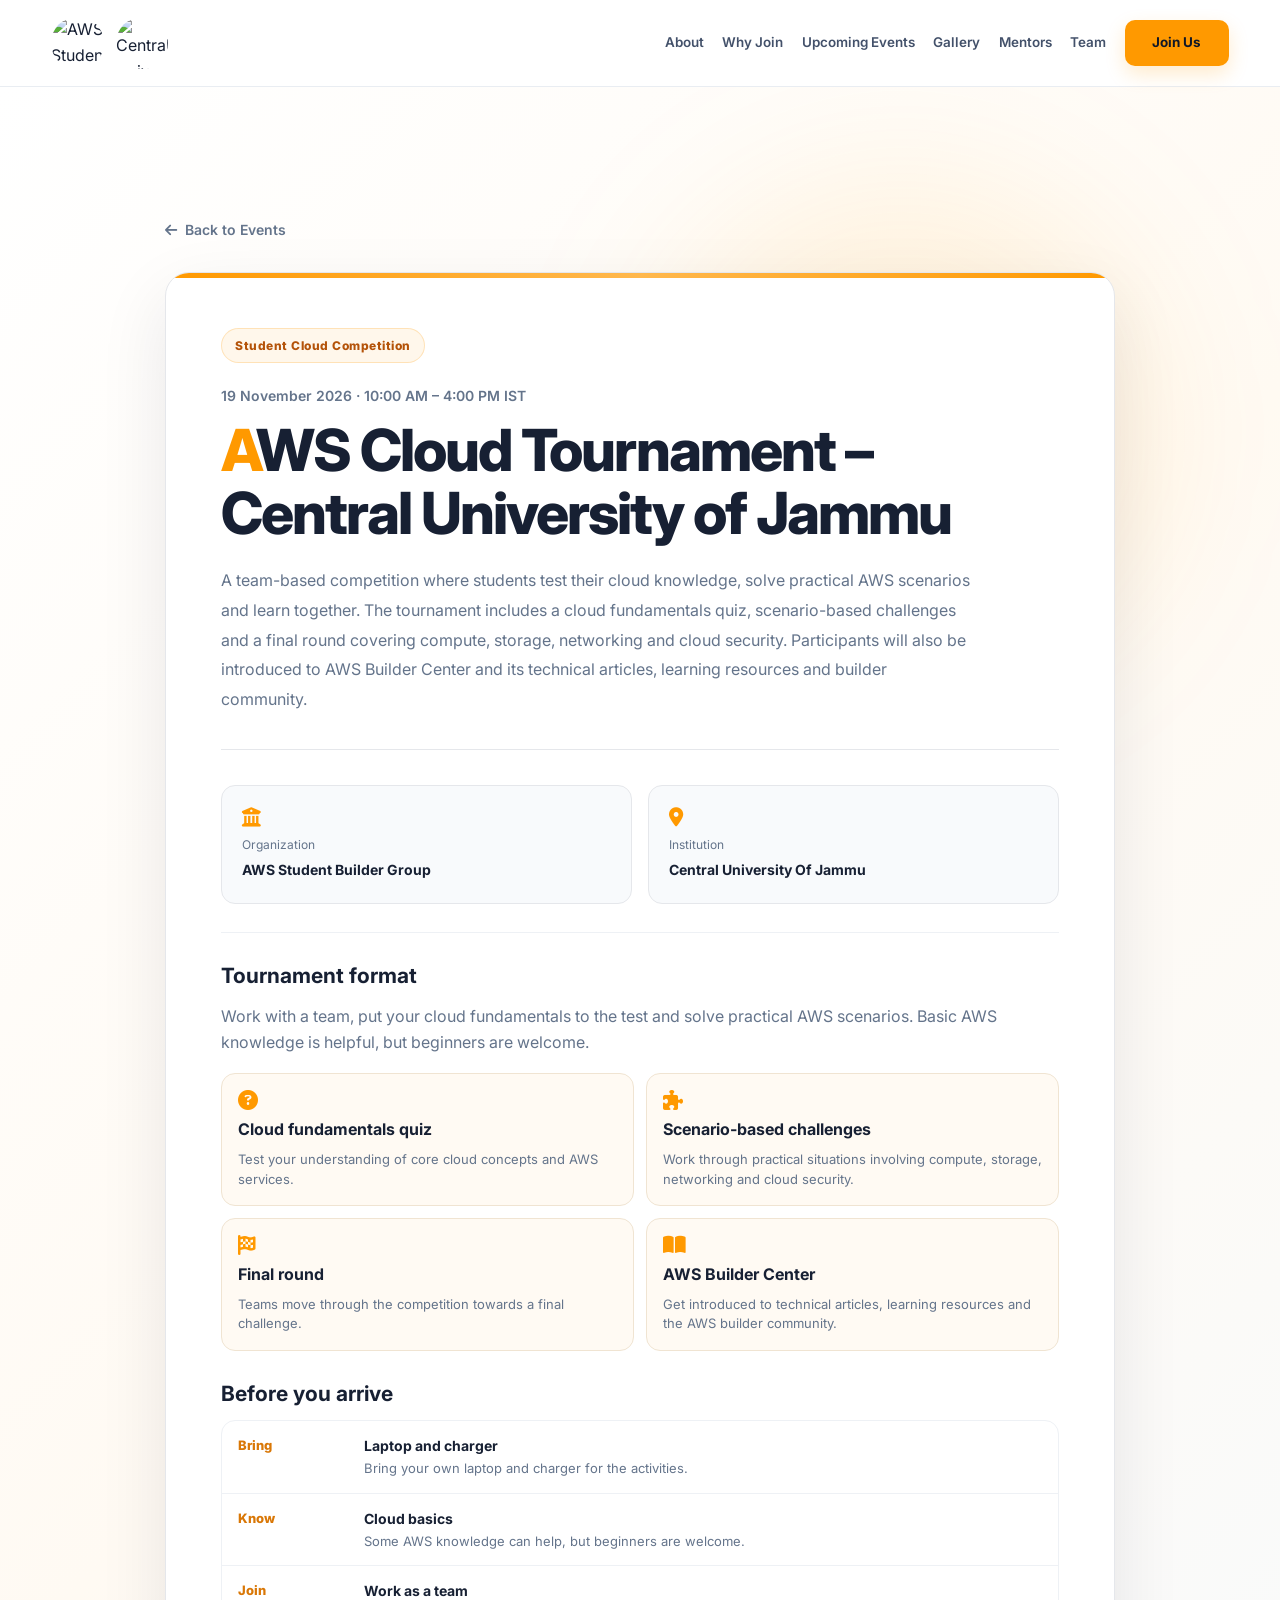
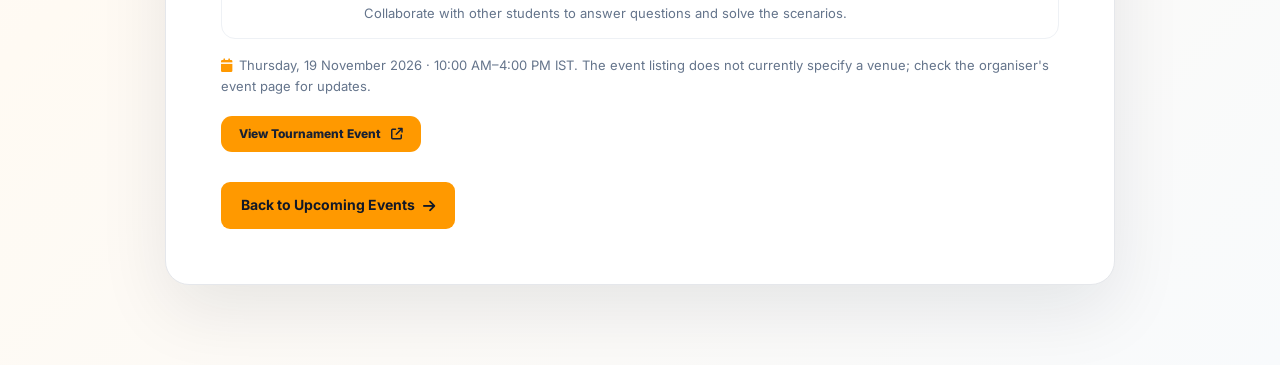
==== cloud-tournament.html @ bcdd9391 "update community day" ====
<!DOCTYPE html>
<html lang="en">
<head>
  <meta charset="UTF-8" />
  <meta name="viewport" content="width=device-width, initial-scale=1.0" />

  <title>AWS Cloud Tournament | AWS Student Builder Group CUJ</title>

  <!-- Google Font -->
  <link rel="preconnect" href="https://fonts.googleapis.com" />
  <link rel="preconnect" href="https://fonts.gstatic.com" crossorigin />
  <link
    href="https://fonts.googleapis.com/css2?family=Inter:wght@400;500;600;700;800&display=swap"
    rel="stylesheet"
  />

  <!-- Font Awesome -->
  <link
    rel="stylesheet"
    href="https://cdnjs.cloudflare.com/ajax/libs/font-awesome/6.5.1/css/all.min.css"
  />

  <!-- Main CSS -->
  <link rel="icon" type="image/png" href="assets/cloudclublogo.png" />
  <link rel="apple-touch-icon" href="assets/cloudclublogo.png" />
  <link rel="stylesheet" href="style.css" />

  <style>
    /* =====================================================
       EVENT PAGE
    ===================================================== */

    .event-detail-page {
      min-height: 100vh;
      padding: 130px 20px 80px;
      background: linear-gradient(135deg, #ffffff, #fffaf3, #f8fafc);
      position: relative;
      overflow: hidden;
    }

    .event-detail-background {
      position: absolute;
      inset: 0;
      pointer-events: none;
    }

    .event-detail-background::before {
      content: "";
      position: absolute;
      width: 500px;
      height: 500px;
      border-radius: 50%;
      background: rgba(255, 153, 0, 0.10);
      filter: blur(80px);
      top: 5%;
      right: 10%;
    }

    .event-detail-container {
      max-width: 950px;
      margin: auto;
      position: relative;
      z-index: 2;
    }

    .event-back {
      display: inline-flex;
      align-items: center;
      gap: 8px;
      margin-bottom: 30px;
      color: #64748b;
      font-size: 14px;
      font-weight: 600;
      transition: color 0.25s ease, transform 0.25s ease;
    }

    .event-back:hover {
      color: #ff9900;
      transform: translateX(-3px);
    }

    .event-detail-card {
      position: relative;
      background: #ffffff;
      border: 1px solid #e5e7eb;
      border-radius: 24px;
      padding: 55px;
      box-shadow: 0 25px 70px rgba(15, 23, 42, 0.09);
      overflow: hidden;
    }

    .event-detail-card::before {
      content: "";
      position: absolute;
      top: 0;
      left: 0;
      width: 100%;
      height: 5px;
      background: linear-gradient(90deg, #ff9900, #ffb84d, #ff9900);
    }

    .event-detail-category {
      display: inline-flex;
      align-items: center;
      gap: 8px;
      padding: 7px 13px;
      border-radius: 999px;
      background: rgba(255, 153, 0, 0.08);
      border: 1px solid rgba(255, 153, 0, 0.22);
      color: #b45309;
      font-size: 12px;
      font-weight: 800;
      letter-spacing: 0.5px;
    }

    .event-detail-date {
      margin-top: 22px;
      color: #64748b;
      font-size: 14px;
      font-weight: 600;
    }

    .event-detail-title {
      margin-top: 12px;
      max-width: 800px;
      color: #172033;
      font-size: clamp(34px, 5vw, 58px);
      line-height: 1.08;
      letter-spacing: -2px;
      font-weight: 800;
    }

    .event-detail-title::first-letter {
      color: #ff9900;
    }

    .event-detail-description {
      max-width: 750px;
      margin-top: 22px;
      color: #64748b;
      font-size: 16px;
      line-height: 1.85;
    }

    .event-detail-divider {
      width: 100%;
      height: 1px;
      background: #e5e7eb;
      margin: 35px 0;
    }

    .event-detail-info {
      display: grid;
      grid-template-columns: repeat(2, 1fr);
      gap: 16px;
    }

    .event-info-box {
      padding: 20px;
      border-radius: 14px;
      background: #f8fafc;
      border: 1px solid #e5e7eb;
    }

    .event-info-box i {
      color: #ff9900;
      font-size: 19px;
      margin-bottom: 8px;
    }

    .event-info-box span {
      display: block;
      color: #64748b;
      font-size: 12px;
      margin-bottom: 3px;
    }

    .event-info-box strong {
      color: #172033;
      font-size: 14px;
    }

    .event-home-btn {
      display: inline-flex;
      align-items: center;
      gap: 8px;
      margin-top: 30px;
      padding: 12px 20px;
      border-radius: 9px;
      background: #ff9900;
      color: #111827;
      font-size: 14px;
      font-weight: 700;
      transition: transform 0.25s ease, background 0.25s ease;
    }

    .event-home-btn:hover {
      background: #e68900;
      transform: translateY(-2px);
    }

    @media (max-width: 650px) {
      .event-detail-page {
        padding: 110px 15px 50px;
      }

      .event-detail-card {
        padding: 35px 23px;
        border-radius: 18px;
      }

      .event-detail-title {
        font-size: 36px;
        letter-spacing: -1.5px;
      }

      .event-detail-description {
        font-size: 14px;
      }

      .event-detail-info {
        grid-template-columns: 1fr;
      }
    }

    .event-register-btn { display:inline-flex; align-items:center; gap:10px; margin-top:20px; text-decoration:none; }
    .community-day-programme {
      margin-top: 28px;
      padding-top: 26px;
      border-top: 1px solid #eef1f5;
    }
    .community-day-programme[hidden] { display: none; }
    .community-day-programme h2 {
      margin: 0 0 10px;
      color: #172033;
      font-size: 21px;
    }
    .community-day-programme-intro {
      margin: 0 0 18px;
      color: #64748b;
      line-height: 1.65;
    }
    .community-day-highlight-grid {
      display: grid;
      grid-template-columns: repeat(2, minmax(0, 1fr));
      gap: 12px;
    }
    .community-day-highlight-grid > div {
      display: flex;
      flex-direction: column;
      gap: 7px;
      padding: 16px;
      border: 1px solid #f0e4d2;
      border-radius: 14px;
      background: #fffaf3;
    }
    .community-day-highlight-grid i { color: #ff9900; font-size: 20px; }
    .community-day-highlight-grid strong { color: #172033; }
    .community-day-highlight-grid span {
      color: #64748b;
      font-size: 13px;
      line-height: 1.5;
    }
    .community-day-agenda-title { margin-top: 26px !important; }
    .community-day-agenda {
      display: grid;
      gap: 0;
      border: 1px solid #eef1f5;
      border-radius: 14px;
      overflow: hidden;
    }
    .community-day-agenda > div {
      display: grid;
      grid-template-columns: 112px 1fr;
      gap: 14px;
      padding: 14px 16px;
      border-bottom: 1px solid #eef1f5;
    }
    .community-day-agenda > div:last-child { border-bottom: 0; }
    .community-day-agenda time { color: #d97706; font-weight: 800; font-size: 13px; }
    .community-day-agenda span {
      display: flex;
      flex-direction: column;
      gap: 3px;
      color: #64748b;
      font-size: 13px;
      line-height: 1.5;
    }
    .community-day-agenda strong { color: #172033; font-size: 14px; }
    .community-day-venue-note {
      margin: 16px 0 0;
      color: #64748b;
      font-size: 13px;
      line-height: 1.6;
    }
    .community-day-venue-note i { color: #ff9900; margin-right: 7px; }
    @media (max-width: 600px) {
      .community-day-highlight-grid { grid-template-columns: 1fr; }
      .community-day-agenda > div { grid-template-columns: 88px 1fr; gap: 8px; padding: 12px; }
    }
  </style>
</head>

<body data-event-id="cloud-tournament">

  <!-- ================= NAVBAR ================= -->
  <nav class="navbar">
    <div class="nav-container">
      <a href="index.html" class="brand">
        <div class="logo-wrapper">
          <img
            src="assets/cloudclublogo.png"
            alt="AWS Student Builder Group Logo"
            class="nav-logo"
          />
          <img
            src="assets/cujlogo.png"
            alt="Central University Of Jammu Logo"
            class="nav-logo"
          />
        </div>
      </a>

      <ul class="nav-links">
        <li><a href="index.html#about">About</a></li>
        <li><a href="index.html#why-join">Why Join</a></li>
        <li><a href="index.html#upcoming-events">Upcoming Events</a></li>
        <li><a href="index.html#gallery">Gallery</a></li>
        <li><a href="index.html#mentors">Mentors</a></li>
        <li><a href="index.html#members">Team</a></li>

        <li>
          <a
            href="https://docs.google.com/forms/d/e/1FAIpQLSeznmsPY1hC2-PQA3TxwmXsLkwdqHZYRRmwQ_2ZQ0L9bo4ULA/viewform"
            class="nav-btn"
            target="_blank"
            rel="noopener noreferrer"
          >
            Join Us
          </a>
        </li>
      </ul>
    </div>
  </nav>

  <!-- ================= EVENT DETAIL ================= -->
  <main class="event-detail-page">
    <div class="event-detail-background"></div>

    <div class="event-detail-container">

      <a
        href="index.html#past-events"
        class="event-back"
      >
        <i class="fa-solid fa-arrow-left"></i>
        Back to Events
      </a>

      <article class="event-detail-card">

        <span
          class="event-detail-category"
          id="eventCategory"
        >
          <i class="fa-brands fa-aws"></i>
          AWS Community Event
        </span>

        <p
          class="event-detail-date"
          id="eventDate"
        >
          Event Date
        </p>

        <h1
          class="event-detail-title"
          id="eventTitle"
        >
          AWS Student Builder Group Event
        </h1>

        <p
          class="event-detail-description"
          id="eventDescription"
        >
          Explore the latest AWS Student Builder Group activities, technical
          sessions and community events.
        </p>

        <div class="event-detail-divider"></div>

        <div class="event-detail-info">

          <div class="event-info-box">
            <i class="fa-solid fa-building-columns"></i>
            <span>Organization</span>
            <strong>AWS Student Builder Group</strong>
          </div>

          <div class="event-info-box">
            <i class="fa-solid fa-location-dot"></i>
            <span>Institution</span>
            <strong>Central University Of Jammu</strong>
          </div>

        </div>

        <section class="community-day-programme" id="communityDayProgramme" hidden>
          <h2>What to expect</h2>
          <p class="community-day-programme-intro">A full day of cloud learning, practical activities and conversations with the student and AWS community.</p>
          <div class="community-day-highlight-grid">
            <div><i class="fa-solid fa-graduation-cap"></i><strong>AWS Skill Builder</strong><span>Guided learning and an introduction to AWS cloud concepts and services.</span></div>
            <div><i class="fa-solid fa-trophy"></i><strong>AWS Cloud Tournament</strong><span>Interactive team challenges as part of the day's activities.</span></div>
            <div><i class="fa-solid fa-laptop-code"></i><strong>Technical sessions</strong><span>Sessions on cloud computing, generative AI, machine learning, serverless development and cloud security.</span></div>
            <div><i class="fa-solid fa-lightbulb"></i><strong>Startup showcase</strong><span>Student innovation, cloud-based startup ideas and guidance on AWS resources.</span></div>
            <div><i class="fa-solid fa-microphone"></i><strong>Talks and discussions</strong><span>Learn from AWS community members and technology professionals.</span></div>
            <div><i class="fa-solid fa-people-group"></i><strong>Networking</strong><span>Meet students, builders, founders, educators and community leaders.</span></div>
          </div>
          <h2 class="community-day-agenda-title">Programme outline</h2>
          <p class="community-day-programme-intro">The event includes the activities below across the main auditorium and breakout rooms. Exact session timings and the speaker lineup will be announced by the organisers.</p>
          <div class="community-day-agenda">
            <div><time>Welcome</time><span><strong>Check-in and opening</strong>Participant check-in, community welcome and opening remarks.</span></div>
            <div><time>Learn</time><span><strong>Technical sessions and talks</strong>Cloud fundamentals, AWS services and emerging technology topics.</span></div>
            <div><time>Explore</time><span><strong>Guided learning and breakout activities</strong>AWS Skill Builder learning and parallel activities in the R1 and R2 rooms.</span></div>
            <div><time>Compete</time><span><strong>AWS Cloud Tournament</strong>Interactive cloud knowledge and problem-solving challenges.</span></div>
            <div><time>Connect</time><span><strong>Startup showcase and networking</strong>Student ideas, community conversations, feedback and closing activities.</span></div>
          </div>
          <p class="community-day-venue-note"><i class="fa-solid fa-location-dot"></i>Main venue: Aryabhatt Block Auditorium, Central University of Jammu. Breakout rooms: R1 and R2, third floor.</p>
          <p class="community-day-venue-note"><i class="fa-solid fa-ticket"></i>Registration is free but mandatory. Bring a college or government-issued ID for entry verification.</p>
          <a class="community-register-btn event-register-btn" href="https://www.meetup.com/aws-sbg-at-central-university-of-jammu/events/316878843/" target="_blank" rel="noopener noreferrer">Register for Community Day <i class="fa-solid fa-arrow-up-right-from-square"></i></a>
        </section>
        <section class="community-day-programme" id="cloudTournamentProgramme" hidden>
          <h2>Tournament format</h2>
          <p class="community-day-programme-intro">Work with a team, put your cloud fundamentals to the test and solve practical AWS scenarios. Basic AWS knowledge is helpful, but beginners are welcome.</p>
          <div class="community-day-highlight-grid">
            <div><i class="fa-solid fa-circle-question"></i><strong>Cloud fundamentals quiz</strong><span>Test your understanding of core cloud concepts and AWS services.</span></div>
            <div><i class="fa-solid fa-puzzle-piece"></i><strong>Scenario-based challenges</strong><span>Work through practical situations involving compute, storage, networking and cloud security.</span></div>
            <div><i class="fa-solid fa-flag-checkered"></i><strong>Final round</strong><span>Teams move through the competition towards a final challenge.</span></div>
            <div><i class="fa-solid fa-book-open"></i><strong>AWS Builder Center</strong><span>Get introduced to technical articles, learning resources and the AWS builder community.</span></div>
          </div>
          <h2 class="community-day-agenda-title">Before you arrive</h2>
          <div class="community-day-agenda">
            <div><time>Bring</time><span><strong>Laptop and charger</strong>Bring your own laptop and charger for the activities.</span></div>
            <div><time>Know</time><span><strong>Cloud basics</strong>Some AWS knowledge can help, but beginners are welcome.</span></div>
            <div><time>Join</time><span><strong>Work as a team</strong>Collaborate with other students to answer questions and solve the scenarios.</span></div>
          </div>
          <p class="community-day-venue-note"><i class="fa-solid fa-calendar"></i>Thursday, 19 November 2026 · 10:00 AM–4:00 PM IST. The event listing does not currently specify a venue; check the organiser's event page for updates.</p>
          <a class="community-register-btn event-register-btn" href="https://www.meetup.com/aws-sbg-at-central-university-of-jammu/events/317219188/" target="_blank" rel="noopener noreferrer">View Tournament Event <i class="fa-solid fa-arrow-up-right-from-square"></i></a>
        </section>

        <a
          href="index.html#upcoming-events"
          class="event-home-btn"
        >
          Back to Upcoming Events
          <i class="fa-solid fa-arrow-right"></i>
        </a>

      </article>
    </div>
  </main>

  <!-- JavaScript -->
  <script src="script.js"></script>
</body>
</html>
---- style.css ----
/* Global Styles */

* {
  margin: 0;
  padding: 0;
  box-sizing: border-box;
}

html {
  scroll-behavior: smooth;
}

body {
  font-family: 'Inter', sans-serif;
  background: #ffffff;
  color: #172033;
  line-height: 1.6;
}

a {
  text-decoration: none;
  color: inherit;
}

ul {
  list-style: none;
}

img {
  max-width: 100%;
  display: block;
}


/* Navbar */

.navbar {
  position: sticky;
  top: 0;
  z-index: 1000;

  width: 100%;
  height: 84px;

  background: rgba(255, 255, 255, 0.96);
  border-bottom: 1px solid #e9edf2;

  backdrop-filter: blur(12px);
}

.nav-container {
  width: min(1480px, 90%);
  height: 100%;
  margin: 0 auto;

  display: flex;
  align-items: center;
  justify-content: space-between;
}


/* Navbar Logos */

.brand {
  display: flex;
  align-items: center;
}

.logo-wrapper {
  display: flex;
  align-items: center;
  gap: 12px;
}

.nav-logo {
  width: 52px;
  height: 52px;
  object-fit: contain;

  border-radius: 50%;
}


/* Navigation Links */

.nav-links {
  display: flex;
  align-items: center;
  gap: 26px;
}

.nav-links li {
  display: flex;
  align-items: center;
}

.nav-links a {
  position: relative;

  font-size: 15px;
  font-weight: 600;
  color: #43516a;

  white-space: nowrap;

  transition:
    color 0.25s ease,
    transform 0.25s ease;
}

.nav-links a:not(.nav-btn)::after {
  content: "";

  position: absolute;
  left: 0;
  bottom: -7px;

  width: 0;
  height: 2px;

  background: #ff9900;

  transition: width 0.25s ease;
}

.nav-links a:not(.nav-btn):hover {
  color: #172033;
}

.nav-links a:not(.nav-btn):hover::after {
  width: 100%;
}


/* Join Button */

.nav-btn {
  display: inline-flex;
  align-items: center;
  justify-content: center;

  min-width: 104px;
  padding: 12px 24px;

  border-radius: 10px;

  background: #ff9900;
  color: #111827 !important;

  font-weight: 700 !important;

  box-shadow:
    0 8px 20px rgba(255, 153, 0, 0.20);

  transition:
    transform 0.25s ease,
    box-shadow 0.25s ease,
    background 0.25s ease;
}

.nav-btn:hover {
  background: #ffad24;

  transform: translateY(-2px);

  box-shadow:
    0 12px 26px rgba(255, 153, 0, 0.28);
}


/* Hamburger Menu */

.hamburger {
  display: none;

  width: 42px;
  height: 42px;

  border: none;
  background: transparent;

  cursor: pointer;

  flex-direction: column;
  justify-content: center;
  align-items: center;

  gap: 5px;
}

.hamburger span {
  width: 23px;
  height: 2px;

  border-radius: 5px;

  background: #172033;

  transition: 0.25s ease;
}


/* Hero Section */

.hero {
  position: relative;

  min-height: calc(100vh - 84px);

  display: flex;
  align-items: center;

  overflow: hidden;

  padding: 30px 0 40px;
}


/* Hero Background */

.hero-background {
  position: absolute;
  inset: 0;

  overflow: hidden;

  pointer-events: none;
  z-index: 0;
}

.hero-grid {
  position: absolute;
  inset: 0;

  background-image:
    linear-gradient(
      rgba(35, 65, 100, 0.045) 1px,
      transparent 1px
    ),
    linear-gradient(
      90deg,
      rgba(35, 65, 100, 0.045) 1px,
      transparent 1px
    );

  background-size: 40px 40px;

  opacity: 0.7;
}

.hero-orb {
  position: absolute;

  border-radius: 50%;

  filter: blur(2px);

  pointer-events: none;
}

.orb-one {
  width: 500px;
  height: 500px;

  top: -240px;
  right: 100px;

  background: radial-gradient(
    circle,
    rgba(255, 153, 0, 0.10),
    rgba(255, 153, 0, 0)
  );
}

.orb-two {
  width: 450px;
  height: 450px;

  bottom: -250px;
  left: -150px;

  background: radial-gradient(
    circle,
    rgba(255, 153, 0, 0.06),
    rgba(255, 153, 0, 0)
  );
}


/* Hero Container */

.hero-container {
  position: relative;
  z-index: 1;

  width: min(1480px, 90%);

  margin: 0 auto;

  display: grid;

  grid-template-columns: 1fr 1fr;

  align-items: center;

  gap: 45px;
}


/* Hero Content */

.hero-content {
  display: flex;
  flex-direction: column;
  justify-content: center;

  padding-left: 5px;
}

.hero-university {
  margin-bottom: 10px;

  font-size: 20px;
  line-height: 1.3;

  font-weight: 600;

  color: #58718f;
}

.hero-content h1 {
  margin-bottom: 16px;

  font-size: clamp(44px, 4vw, 68px);

  line-height: 1;

  letter-spacing: -2.5px;

  font-weight: 800;

  color: #172033;
}

.hero-content h1 span {
  display: block;

  margin-top: 8px;

  color: #ff9900;
}


/* Hero Subtitle */

.hero-subtitle {
  display: flex;
  align-items: center;
  flex-wrap: wrap;

  gap: 10px;

  margin-bottom: 16px;

  font-size: 21px;

  font-weight: 700;

  color: #294664;
}

.hero-subtitle b {
  color: #ff9900;

  font-size: 20px;
}


/* Hero Description */

.hero-description {
  max-width: 640px;

  margin-bottom: 24px;

  font-size: 16px;

  line-height: 1.7;

  color: #58718f;
}


/* Hero Buttons */

.hero-buttons {
  display: flex;
  align-items: center;

  gap: 16px;

  margin-bottom: 26px;
}

.btn {
  display: inline-flex;
  align-items: center;
  justify-content: center;

  gap: 10px;

  min-height: 58px;

  padding: 0 28px;

  border-radius: 11px;

  font-size: 15px;

  font-weight: 700;

  transition:
    transform 0.25s ease,
    box-shadow 0.25s ease,
    background 0.25s ease,
    border-color 0.25s ease;
}


/* Primary Button */

.btn.primary {
  background: #ff9900;

  color: #111827;

  box-shadow:
    0 12px 28px rgba(255, 153, 0, 0.22);
}

.btn.primary:hover {
  background: #ffad24;

  transform: translateY(-3px);

  box-shadow:
    0 16px 34px rgba(255, 153, 0, 0.30);
}

.btn.primary i {
  font-size: 14px;
}


/* Secondary Button */

.btn.secondary {
  background: #ffffff;

  color: #294664;

  border: 1px solid #d9e1ea;
}

.btn.secondary:hover {
  border-color: #ff9900;

  color: #172033;

  transform: translateY(-3px);

  box-shadow:
    0 10px 24px rgba(30, 50, 80, 0.08);
}


/* Hero Mini Information */

.hero-mini-info {
  display: flex;
  align-items: center;
  flex-wrap: wrap;

  gap: 30px;
}

.hero-mini-info > div {
  display: flex;
  align-items: center;

  gap: 9px;

  font-size: 14px;

  font-weight: 600;

  color: #4d6682;
}

.hero-mini-info i {
  color: #ff9900;

  font-size: 17px;
}


/* Hero Logo */

.hero-logo-area {
  position: relative;

  width: 100%;
  min-height: 440px;

  display: flex;
  align-items: center;
  justify-content: center;
}

.hero-logo {
  position: relative;
  z-index: 2;

  width: min(420px, 88%);

  height: auto;

  object-fit: contain;

  border-radius: 50%;

  filter:
    drop-shadow(0 25px 30px rgba(15, 23, 42, 0.14));

  transition:
    transform 0.35s ease,
    filter 0.35s ease;
}

.hero-logo:hover {
  transform: scale(1.015);

  filter:
    drop-shadow(0 30px 38px rgba(15, 23, 42, 0.18));
}


/* ===================================================
   STATS BAR
=================================================== */

.stats-section {
  position: relative;
  grid-column: 1 / -1;
  width: 100%;
  background: #172033;
  border-radius: 16px;
  padding: 18px 12px;
  margin-top: 4px;
  box-shadow: 0 12px 28px rgba(23, 32, 51, 0.10);
}

.stats-container {
  display: flex;
  align-items: center;
  justify-content: center;

  flex-wrap: wrap;

  gap: 0;
}

.stat-item {
  display: flex;
  flex-direction: column;
  align-items: center;

  padding: 8px 34px;
}

.stat-number {
  display: inline-flex;
  align-items: baseline;

  font-size: clamp(30px, 3.4vw, 42px);

  font-weight: 800;

  letter-spacing: -1px;

  color: #ffffff;
}

.stat-number::after {
  content: attr(data-suffix);

  margin-left: 2px;

  color: #ff9900;
}

.stat-label {
  margin-top: 6px;

  font-size: 13px;

  font-weight: 600;

  letter-spacing: 0.3px;

  color: #9fb0c7;
}

.stat-divider {
  width: 1px;
  height: 44px;

  background: rgba(255, 255, 255, 0.12);
}


/* ===================================================
   MISSION / SCROLL REVEAL TEXT
=================================================== */

.mission-section {
  padding: 90px 0;

  background: #ffffff;
}

.mission-section .section-container {
  max-width: 900px;
}

.mission-section .section-label {
  display: block;

  margin-bottom: 22px;
}

.reveal-text {
  font-size: clamp(22px, 3vw, 34px);

  line-height: 1.55;

  letter-spacing: -0.5px;

  font-weight: 700;
}

.reveal-word {
  color: #dfe4ea;

  transition: color 0.35s ease;
}

.reveal-word.is-active {
  color: #172033;
}

.reveal-word.is-accent {
  color: #ff9900;
}


/* General Sections */

.section {
  position: relative;

  padding: 110px 0;
}

.section-container {
  width: min(1200px, 90%);

  margin: 0 auto;
}

.light-section {
  background: #f8fafc;
}

.about-section,
.events-section {
  background: #ffffff;
}


/* Section Headings */

.section-heading {
  margin-bottom: 55px;
}

.section-heading.centered {
  max-width: 760px;

  margin-left: auto;
  margin-right: auto;

  text-align: center;
}

.section-label {
  display: inline-block;

  margin-bottom: 14px;

  font-size: 12px;

  font-weight: 800;

  letter-spacing: 1.5px;

  color: #ff9900;
}

.section-heading h2 {
  margin-bottom: 16px;

  font-size: clamp(34px, 4vw, 52px);

  line-height: 1.1;

  letter-spacing: -1.5px;

  color: #172033;
}

.section-heading h2 span {
  color: #ff9900;
}

.section-heading p {
  color: #64748b;

  font-size: 16px;

  line-height: 1.8;
}

.section-heading p code {
  padding: 2px 6px;

  border-radius: 5px;

  background: #eef1f5;

  color: #172033;

  font-size: 13px;
}


/* About Section */

.about-grid {
  display: grid;

  grid-template-columns: 1.5fr 1fr;

  gap: 70px;

  align-items: center;
}

.about-text p {
  margin-bottom: 20px;

  color: #5b6b7e;

  font-size: 16px;

  line-height: 1.9;
}

.about-highlight {
  padding: 40px;

  border-radius: 20px;

  background: #f8fafc;

  border: 1px solid #e5eaf0;

  box-shadow:
    0 18px 45px rgba(20, 40, 70, 0.06);
}

.highlight-icon {
  width: 56px;
  height: 56px;

  display: flex;
  align-items: center;
  justify-content: center;

  margin-bottom: 22px;

  border-radius: 14px;

  background: #fff3df;

  color: #ff9900;

  font-size: 25px;
}

.about-highlight h3 {
  margin-bottom: 10px;

  font-size: 24px;

  color: #172033;
}

.about-highlight p {
  color: #66768a;

  line-height: 1.7;
}


/* Feature Cards */

.feature-grid {
  display: grid;

  grid-template-columns: repeat(3, 1fr);

  gap: 22px;
}

.feature-card {
  padding: 32px;

  background: #ffffff;

  border: 1px solid #e5eaf0;

  border-radius: 18px;

  box-shadow:
    0 12px 30px rgba(20, 40, 70, 0.04);

  transition:
    transform 0.25s ease,
    box-shadow 0.25s ease,
    border-color 0.25s ease;
}

.feature-card:hover {
  transform: translateY(-6px);

  border-color: rgba(255, 153, 0, 0.45);

  box-shadow:
    0 20px 42px rgba(20, 40, 70, 0.09);
}

.feature-icon {
  width: 52px;
  height: 52px;

  display: flex;
  align-items: center;
  justify-content: center;

  margin-bottom: 20px;

  border-radius: 13px;

  background: #fff3df;

  color: #ff9900;

  font-size: 21px;
}

.feature-card h3 {
  margin-bottom: 10px;

  color: #172033;

  font-size: 20px;
}

.feature-card p {
  color: #68788c;

  font-size: 14px;

  line-height: 1.75;
}


/* ===================================================
   UPCOMING EVENTS
=================================================== */

.upcoming-section {
  background:
    radial-gradient(
      circle at 15% 15%,
      rgba(255, 153, 0, 0.06),
      transparent 45%
    ),
    #ffffff;
}

.upcoming-grid {
  display: grid;

  grid-template-columns: minmax(0, 820px);

  justify-content: center;

  gap: 26px;
}

.upcoming-card {
  position: relative;

  display: flex;
  flex-direction: column;

  padding: 34px 30px 30px;

  background: #ffffff;

  border: 1px solid #e5eaf0;

  border-radius: 20px;

  box-shadow:
    0 16px 36px rgba(20, 40, 70, 0.06);

  transition:
    transform 0.25s ease,
    box-shadow 0.25s ease,
    border-color 0.25s ease;
}

.upcoming-card:hover {
  transform: translateY(-6px);

  border-color: rgba(255, 153, 0, 0.5);

  box-shadow:
    0 22px 48px rgba(20, 40, 70, 0.11);
}

.upcoming-badge {
  position: absolute;

  top: 24px;
  right: 24px;

  padding: 6px 12px;

  border-radius: 999px;

  background: rgba(255, 153, 0, 0.1);

  border: 1px solid rgba(255, 153, 0, 0.3);

  color: #b45309;

  font-size: 11px;

  font-weight: 800;

  letter-spacing: 0.4px;
}

.upcoming-icon {
  width: 54px;
  height: 54px;

  display: flex;
  align-items: center;
  justify-content: center;

  margin-bottom: 22px;

  border-radius: 14px;

  background: #172033;

  color: #ff9900;

  font-size: 22px;
}

.upcoming-card h3 {
  margin-bottom: 14px;

  padding-right: 70px;

  font-size: 21px;

  line-height: 1.3;

  color: #172033;
}

.upcoming-card p {
  color: #5b6b7e;

  font-size: 14.5px;

  line-height: 1.8;

  margin-bottom: 22px;
}

.upcoming-meta {
  display: flex;
  flex-direction: column;

  gap: 10px;

  margin-top: auto;

  padding-top: 20px;

  border-top: 1px solid #eef1f5;
}

.upcoming-meta li {
  display: flex;
  align-items: center;

  gap: 10px;

  font-size: 13px;

  font-weight: 600;

  color: #43516a;
}

.upcoming-meta i {
  color: #ff9900;

  font-size: 14px;

  width: 16px;

  text-align: center;
}

.upcoming-card .event-link {
  margin-top: 18px;
}

.upcoming-card:hover .event-link i {
  transform: translateX(4px);
}


/* ===================================================
   MENTORS
=================================================== */

.mentor-grid {
  display: grid;

  grid-template-columns: repeat(2, 1fr);

  gap: 30px;
}

.mentor-card {
  display: flex;

  gap: 26px;

  padding: 34px;

  background: #ffffff;

  border: 1px solid #e5eaf0;

  border-radius: 20px;

  box-shadow:
    0 16px 36px rgba(20, 40, 70, 0.05);

  transition:
    transform 0.25s ease,
    box-shadow 0.25s ease,
    border-color 0.25s ease;
}

.mentor-card:hover {
  transform: translateY(-5px);

  border-color: rgba(255, 153, 0, 0.4);

  box-shadow:
    0 22px 44px rgba(20, 40, 70, 0.09);
}

.mentor-photo {
  flex-shrink: 0;

  width: 128px;
  height: 128px;

  overflow: hidden;

  border-radius: 18px;

  background: #f1f5f9;

  border: 3px solid #ffffff;

  box-shadow:
    0 10px 22px rgba(20, 40, 70, 0.12);
}

.mentor-photo img {
  width: 100%;
  height: 100%;

  object-fit: cover;
  object-position: center 15%;
}

.mentor-info h3 {
  margin-bottom: 4px;

  font-size: 19px;

  color: #172033;
}

.mentor-title {
  margin-bottom: 14px;

  color: #ff9900;

  font-size: 13px;

  font-weight: 700;

  line-height: 1.5;
}

.mentor-about {
  color: #5b6b7e;

  font-size: 13.5px;

  line-height: 1.8;
}


/* Events */

.events-grid {
  display: grid;

  grid-template-columns: repeat(3, 1fr);

  gap: 22px;
}

.event-card {
  display: flex;
  flex-direction: column;

  min-height: 310px;

  padding: 30px;

  border-radius: 18px;

  background: #ffffff;

  border: 1px solid #e4e9ef;

  box-shadow:
    0 12px 30px rgba(20, 40, 70, 0.045);

  transition:
    transform 0.25s ease,
    box-shadow 0.25s ease,
    border-color 0.25s ease;
}

.event-card:hover {
  transform: translateY(-6px);

  border-color: rgba(255, 153, 0, 0.45);

  box-shadow:
    0 20px 42px rgba(20, 40, 70, 0.09);
}

.event-card-top {
  display: flex;
  align-items: center;
  justify-content: space-between;

  margin-bottom: 28px;
}

.event-number {
  font-size: 13px;

  font-weight: 800;

  color: #ff9900;
}

.event-date {
  font-size: 12px;

  font-weight: 600;

  color: #718096;
}

.event-card h3 {
  margin-bottom: 14px;

  font-size: 21px;

  line-height: 1.35;

  color: #172033;
}

.event-card p {
  color: #68788c;

  font-size: 14px;

  line-height: 1.75;

  margin-bottom: 24px;
}

.event-link {
  display: inline-flex;
  align-items: center;

  gap: 8px;

  margin-top: auto;

  font-size: 14px;

  font-weight: 700;

  color: #ff9900;
}

.event-link i {
  transition: transform 0.2s ease;
}

.event-card:hover .event-link i {
  transform: translateX(4px);
}


/* ===================================================
   EVENT GALLERY — FULL WIDTH SLIDER
=================================================== */

.slider {
  position: relative;

  width: 100%;

  aspect-ratio: 16 / 8;

  overflow: hidden;

  border-radius: 20px;

  background: #172033;

  box-shadow:
    0 20px 50px rgba(20, 40, 70, 0.12);
}

.slider-track {
  display: flex;

  width: 100%;
  height: 100%;

  transition: transform 0.5s cubic-bezier(0.65, 0, 0.35, 1);
}

.slide {
  position: relative;

  flex: 0 0 100%;

  width: 100%;
  height: 100%;
}

.slide img {
  width: 100%;
  height: 100%;

  object-fit: cover;
}


/* Arrows */

.slider-arrow {
  position: absolute;

  top: 50%;

  transform: translateY(-50%);

  width: 52px;
  height: 52px;

  display: flex;
  align-items: center;
  justify-content: center;

  border: none;

  border-radius: 50%;

  background: rgba(255, 255, 255, 0.92);

  color: #172033;

  font-size: 18px;

  cursor: pointer;

  box-shadow:
    0 10px 26px rgba(0, 0, 0, 0.22);

  transition:
    background 0.25s ease,
    transform 0.25s ease;

  z-index: 3;
}

.slider-arrow:hover {
  background: #ff9900;

  color: #111827;

  transform: translateY(-50%) scale(1.06);
}

.slider-arrow.prev {
  left: 22px;
}

.slider-arrow.next {
  right: 22px;
}


/* Dots */

.slider-dots {
  position: absolute;

  left: 0;
  right: 0;
  bottom: 18px;

  display: flex;
  align-items: center;
  justify-content: center;

  gap: 9px;

  z-index: 3;
}

.slider-dot {
  width: 8px;
  height: 8px;

  border-radius: 50%;

  background: rgba(255, 255, 255, 0.45);

  border: none;

  cursor: pointer;

  transition:
    background 0.25s ease,
    width 0.25s ease;
}

.slider-dot.active {
  width: 22px;

  border-radius: 5px;

  background: #ff9900;
}


/* Mobile */

@media (max-width: 850px) {

  .slider {
    aspect-ratio: 4 / 5;

    border-radius: 16px;
  }

  .slider-arrow {
    width: 42px;
    height: 42px;

    font-size: 15px;
  }

  .slider-arrow.prev {
    left: 12px;
  }

  .slider-arrow.next {
    right: 12px;
  }

  .slide-caption {
    padding: 45px 20px 20px;

    font-size: 15px;
  }
}

@media (max-width: 500px) {

  .slider {
    aspect-ratio: 3 / 4;
  }
}


/* Current Team */

.team-grid {
  display: grid;

  grid-template-columns: repeat(3, 1fr);

  gap: 24px;
}

.team-card {
  padding: 20px;

  text-align: center;

  background: #ffffff;

  border: 1px solid #e5eaf0;

  border-radius: 18px;

  box-shadow:
    0 12px 30px rgba(20, 40, 70, 0.04);

  transition:
    transform 0.25s ease,
    box-shadow 0.25s ease;
}

.team-card:hover {
  transform: translateY(-5px);

  box-shadow:
    0 18px 38px rgba(20, 40, 70, 0.08);
}

.team-photo {
  width: 150px;
  height: 150px;

  margin: 0 auto 18px;

  overflow: hidden;

  border-radius: 50%;

  background: #f1f5f9;

  border: 4px solid #ffffff;

  box-shadow:
    0 10px 25px rgba(20, 40, 70, 0.12);
}

.team-photo img {
  width: 100%;
  height: 100%;

  object-fit: cover;
  object-position: center 15%;
}

.team-card h3 {
  margin-bottom: 5px;

  font-size: 18px;

  color: #172033;
}

.team-card p {
  font-size: 14px;

  color: #ff9900;

  font-weight: 700;
}


/* New Core Team */

.new-core-team {
  margin-top: 90px;

  padding-top: 65px;

  border-top: 1px solid #e5eaf0;
}

.new-core-team-heading {
  margin-bottom: 35px;

  text-align: center;
}

.new-core-team-heading h3 {
  margin-bottom: 8px;

  font-size: 30px;

  color: #172033;
}

.new-core-team-heading p {
  color: #68788c;
}

.new-core-team-grid {
  display: grid;

  grid-template-columns: repeat(4, 1fr);

  gap: 20px;
}

.new-core-team-card {
  padding: 28px 20px;

  text-align: center;

  background: #ffffff;

  border: 1px solid #e5eaf0;

  border-radius: 18px;

  transition:
    transform 0.25s ease,
    border-color 0.25s ease,
    box-shadow 0.25s ease;
}

.new-core-team-card:hover {
  transform: translateY(-6px);

  border-color: rgba(255, 153, 0, 0.5);

  box-shadow:
    0 18px 38px rgba(20, 40, 70, 0.08);
}


/* New Core Team Photos */

.new-core-photo {
  width: 120px;
  height: 120px;

  margin: 0 auto 18px;

  overflow: hidden;

  border-radius: 50%;

  background: #f1f5f9;

  border: 4px solid #ffffff;

  box-shadow:
    0 10px 25px rgba(20, 40, 70, 0.12);
}

.new-core-photo img {
  width: 100%;
  height: 100%;

  object-fit: cover;
  object-position: center 15%;

  display: block;
}

.new-core-team-card h4 {
  margin-bottom: 5px;

  color: #172033;

  font-size: 17px;
}

.new-core-team-card p {
  color: #ff9900;

  font-size: 13px;

  font-weight: 700;
}

/* WhatsApp Community */
/* A contained card - not a full-width bare strip - with a
   soft orange glow tucked behind its top-left edge, and a
   scannable QR code alongside the join button. */

.whatsapp-section {
  position: relative;

  width: 100%;

  padding: 80px 20px;

  display: flex;
  justify-content: center;

  background: #ffffff;
}

.whatsapp-card {
  position: relative;

  display: flex;
  align-items: center;

  gap: 40px;

  width: fit-content;

  max-width: 760px;

  margin: 0 auto;

  padding: 42px 48px;

  border-radius: 26px;

  background: #ffffff;

  border: 1px solid #f0e4d2;

  box-shadow:
    -18px -14px 46px rgba(255, 153, 0, 0.14),
    0 18px 40px rgba(20, 40, 70, 0.06);

  overflow: hidden;
}

.whatsapp-card::before {
  content: "";

  position: absolute;

  top: -80px;
  left: -80px;

  width: 220px;
  height: 220px;

  border-radius: 50%;

  background:
    radial-gradient(
      circle,
      rgba(255, 153, 0, 0.28),
      rgba(255, 153, 0, 0)
    );

  filter: blur(10px);

  pointer-events: none;
}

.whatsapp-info {
  position: relative;
  z-index: 1;

  display: flex;
  flex-direction: column;

  align-items: flex-start;

  max-width: 320px;
}

.whatsapp-kicker {
  display: inline-flex;
  align-items: center;

  gap: 8px;

  margin-bottom: 14px;

  padding: 6px 14px;

  border-radius: 999px;

  background: rgba(37, 211, 102, 0.1);

  border: 1px solid rgba(37, 211, 102, 0.25);

  color: #1f9c53;

  font-size: 12px;

  font-weight: 800;

  letter-spacing: 0.4px;
}

.whatsapp-kicker i {
  font-size: 14px;
}

.whatsapp-heading {
  margin-bottom: 10px;

  font-size: 22px;

  font-weight: 800;

  color: #172033;
}

.whatsapp-text {
  margin: 0 0 22px;

  font-family: 'Inter', sans-serif;

  font-size: 14.5px;
  font-weight: 500;

  line-height: 1.7;

  color: #5b6b7e;
}

.whatsapp-btn {
  position: relative;
  z-index: 1;

  display: inline-flex;

  align-items: center;
  justify-content: center;

  gap: 10px;

  width: max-content;

  padding: 15px 28px;

  border: none;

  border-radius: 50px;

  background: #25d366;

  color: #ffffff;

  font-family: 'Inter', sans-serif;

  font-size: 15px;
  font-weight: 700;

  white-space: nowrap;

  box-shadow:
    0 10px 25px rgba(37, 211, 102, 0.22);

  transition:
    transform 0.25s ease,
    box-shadow 0.25s ease,
    background 0.25s ease;
}

.whatsapp-btn:hover {
  background: #20bd5a;

  transform: translateY(-3px);

  box-shadow:
    0 14px 30px rgba(37, 211, 102, 0.28);
}

.whatsapp-btn i {
  font-size: 19px;
}

.whatsapp-divider {
  position: relative;
  z-index: 1;

  align-self: stretch;

  width: 1px;

  background: #eef1f5;
}

.whatsapp-qr-block {
  position: relative;
  z-index: 1;

  display: flex;
  flex-direction: column;

  align-items: center;

  gap: 10px;

  flex-shrink: 0;
}

.whatsapp-qr-frame {
  width: 148px;
  height: 148px;

  padding: 10px;

  display: flex;
  align-items: center;
  justify-content: center;

  border-radius: 16px;

  background: #ffffff;

  border: 1px solid #eef1f5;

  box-shadow:
    0 10px 22px rgba(20, 40, 70, 0.08);
}

.whatsapp-qr-frame img {
  width: 100%;
  height: 100%;

  object-fit: contain;
}

.whatsapp-qr-label {
  font-size: 12px;

  font-weight: 700;

  color: #7f8da0;

  text-align: center;
}


/* WhatsApp Mobile */

@media (max-width: 700px) {

  .whatsapp-card {
    flex-direction: column;

    text-align: center;

    gap: 26px;

    max-width: 100%;
  }

  .whatsapp-info {
    align-items: center;

    max-width: 100%;
  }

  .whatsapp-divider {
    width: 100%;
    height: 1px;
  }
}

@media (max-width: 500px) {

  .whatsapp-section {
    padding: 50px 16px;
  }

  .whatsapp-card {
    padding: 34px 24px;
  }

  .whatsapp-heading {
    font-size: 19px;
  }

  .whatsapp-text {
    font-size: 14px;
  }

  .whatsapp-btn {
    width: 100%;

    padding: 15px 20px;

    font-size: 15px;
  }

  .whatsapp-btn i {
    font-size: 18px;
  }

  .whatsapp-qr-frame {
    width: 130px;
    height: 130px;
  }
}



/* Footer */

.footer {
  padding: 70px 0 35px;

  background: #f1f5f9;

  color: #111827;
}

.footer-content {
  width: min(1200px, 90%);

  margin: 0 auto;

  text-align: center;
}

.footer-brand {
  display: flex;
  align-items: center;
  justify-content: center;

  gap: 15px;

  margin-bottom: 22px;
}

.footer-brand img {
  width: 62px;
  height: 62px;

  object-fit: contain;

  border-radius: 50%;
}

.footer-brand h3 {
  margin-bottom: 2px;

  font-size: 18px;
}

.footer-brand p {
  color: #9aa8ba;

  font-size: 13px;
}

.footer-description {
  max-width: 580px;

  margin: 0 auto 28px;

  color: #9aa8ba;

  font-size: 14px;

  line-height: 1.7;
}


/* Social Links */

.social-links {
  display: flex;
  align-items: center;
  justify-content: center;

  gap: 30px;

  margin-bottom: 35px;
}

.social-wrapper {
  display: flex;
  flex-direction: column;
  align-items: center;

  gap: 7px;
}

.social-icon {
  width: 42px;
  height: 42px;

  display: flex;
  align-items: center;
  justify-content: center;

  border-radius: 50%;

  background: #1c2738;

  color: #ffffff;

  transition:
    transform 0.25s ease,
    background 0.25s ease;
}

.social-icon:hover {
  background: #ff9900;

  color: #111827;

  transform: translateY(-3px);
}

.social-label {
  font-size: 11px;

  color: #7f8da0;
}

.footer-line {
  width: 100%;

  height: 1px;

  margin-bottom: 24px;

  background: #263244;
}

.footer-note {
  color: #68778b;

  font-size: 12px;
}


/* Tablet */

@media (max-width: 1250px) {

  .nav-links {
    gap: 18px;
  }
}

@media (max-width: 1100px) {

  .nav-container {
    width: 92%;
  }

  .hero-container {
    width: 92%;

    gap: 20px;
  }

  .hero-content h1 {
    font-size: clamp(40px, 5vw, 60px);
  }

  .hero-logo-area {
    min-height: 380px;
  }

  .hero-logo {
    width: min(360px, 80%);
  }

  .feature-grid {
    grid-template-columns: repeat(2, 1fr);
  }

  .upcoming-grid {
    grid-template-columns: repeat(2, 1fr);
  }

  .events-grid {
    grid-template-columns: repeat(2, 1fr);
  }

  .team-grid {
    grid-template-columns: repeat(2, 1fr);
  }

  .new-core-team-grid {
    grid-template-columns: repeat(2, 1fr);
  }

  .gallery-grid {
    grid-template-columns: repeat(3, 1fr);
  }

  .stat-item {
    padding: 10px 26px;
  }
}


/* Mobile */

@media (max-width: 850px) {

  .navbar {
    height: 72px;
  }

  .nav-container {
    width: calc(100% - 40px);
  }

  .nav-logo {
    width: 45px;
    height: 45px;
  }

  .hamburger {
    display: flex;
  }

  .nav-links {
    position: absolute;

    top: 72px;
    left: 0;

    width: 100%;

    display: none;

    flex-direction: column;
    align-items: center;

    gap: 20px;

    padding: 25px 20px;

    background: #ffffff;

    border-bottom: 1px solid #e5eaf0;

    box-shadow:
      0 15px 25px rgba(20, 40, 70, 0.08);
  }

  .nav-links.show {
    display: flex;
  }

  .nav-btn {
    margin-top: 5px;
  }


  /* Mobile Hero */

  .hero {
    min-height: auto;

    padding: 50px 0 75px;
  }

  .hero-container {
    width: calc(100% - 40px);

    display: flex;
    flex-direction: column;

    gap: 40px;

    text-align: center;
  }

  .hero-logo-area {
    order: -1;

    width: 100%;

    min-height: auto;

    height: auto;

    padding: 0;
  }

  .hero-logo {
    width: min(430px, 88vw);
  }

  .hero-content {
    align-items: center;

    padding-left: 0;
  }

  .hero-university {
    font-size: 18px;
  }

  .hero-content h1 {
    font-size: clamp(44px, 12vw, 62px);

    letter-spacing: -2px;
  }

  .hero-subtitle {
    justify-content: center;

    font-size: 20px;
  }

  .hero-description {
    max-width: 650px;

    font-size: 15px;

    line-height: 1.75;
  }

  .hero-buttons {
    justify-content: center;

    flex-wrap: wrap;
  }

  .hero-mini-info {
    justify-content: center;

    gap: 20px;
  }


  /* Sections */

  .section {
    padding: 80px 0;
  }

  .section-container {
    width: calc(100% - 40px);
  }

  .section-heading {
    margin-bottom: 40px;
  }

  .about-grid {
    grid-template-columns: 1fr;

    gap: 35px;
  }

  .feature-grid,
  .events-grid,
  .upcoming-grid {
    grid-template-columns: 1fr;
  }

  .mentor-grid {
    grid-template-columns: 1fr;
  }

  .mentor-card {
    flex-direction: column;

    align-items: center;

    text-align: center;
  }

  .mentor-photo {
    width: 140px;
    height: 140px;
  }

  .team-grid {
    grid-template-columns: repeat(2, 1fr);
  }

  .new-core-team-grid {
    grid-template-columns: repeat(2, 1fr);
  }

  .gallery-grid {
    grid-template-columns: repeat(2, 1fr);
  }

  .stat-item {
    padding: 8px 22px;
  }

  .stat-number {
    font-size: 28px;
  }
}


/* Small Mobile */

@media (max-width: 500px) {

  .navbar {
    height: 68px;
  }

  .nav-links {
    top: 68px;
  }

  .nav-logo {
    width: 42px;
    height: 42px;
  }


  /* Small Mobile Hero */

  .hero {
    padding: 40px 0 65px;
  }

  .hero-container {
    width: calc(100% - 32px);

    gap: 35px;
  }

  .hero-logo {
    width: min(340px, 88vw);
  }

  .hero-university {
    font-size: 16px;

    margin-bottom: 10px;
  }

  .hero-content h1 {
    font-size: 43px;

    letter-spacing: -1.8px;

    margin-bottom: 16px;
  }

  .hero-subtitle {
    font-size: 17px;

    gap: 7px;
  }

  .hero-subtitle b {
    font-size: 15px;
  }

  .hero-description {
    font-size: 14px;

    line-height: 1.7;

    margin-bottom: 24px;
  }

  .hero-buttons {
    width: 100%;

    flex-direction: column;

    gap: 12px;
  }

  .btn {
    width: 100%;

    min-height: 54px;
  }

  .hero-mini-info {
    width: 100%;

    flex-direction: column;

    gap: 13px;
  }


  /* Small Mobile Sections */

  .section {
    padding: 65px 0;
  }

  .section-container {
    width: calc(100% - 32px);
  }

  .section-heading h2 {
    font-size: 32px;
  }

  .section-heading p {
    font-size: 14px;
  }

  .about-highlight {
    padding: 28px;
  }

  .feature-card {
    padding: 26px;
  }

  .upcoming-card {
    padding: 28px 22px 24px;
  }

  .event-card {
    min-height: 280px;

    padding: 26px;
  }

  .mentor-card {
    padding: 26px;
  }

  .team-grid {
    grid-template-columns: 1fr;
  }

  .new-core-team-grid {
    grid-template-columns: 1fr;
  }

  .team-photo {
    width: 135px;
    height: 135px;
  }

  .new-core-photo {
    width: 130px;
    height: 130px;
  }

  .social-links {
    gap: 20px;
  }

  .gallery-grid {
    grid-template-columns: repeat(2, 1fr);

    gap: 10px;
  }

  .stat-divider {
    display: none;
  }

  .stat-item {
    width: 50%;

    padding: 12px 10px;
  }
}

/* =====================================================
   COMMUNITY DAY COUNTDOWN — MATCHES THE EXISTING THEME
===================================================== */
.community-countdown-card {
  display: block;
  width: min(100%, 520px);
  margin: 0 0 22px;
  padding: 15px 18px;
  border: 1px solid rgba(255, 153, 0, 0.28);
  border-radius: 16px;
  background: linear-gradient(135deg, #ffffff, #fffaf2);
  box-shadow: 0 10px 26px rgba(20, 40, 70, 0.07);
  color: #172033;
  text-decoration: none;
  transition: transform .2s ease, box-shadow .2s ease;
}
.community-countdown-card:hover {
  transform: translateY(-2px);
  box-shadow: 0 14px 30px rgba(20, 40, 70, 0.10);
}
.community-register-btn {
  display: inline-flex;
  align-items: center;
  justify-content: center;
  gap: 9px;
  margin-top: 12px;
  padding: 10px 16px;
  border-radius: 9px;
  background: #ff9900;
  color: #172033;
  font-size: 12px;
  font-weight: 800;
  text-decoration: none;
  transition: background .2s ease, transform .2s ease;
}
.community-register-btn:hover {
  background: #f5a623;
  transform: translateY(-1px);
}
.community-register-btn:focus-visible {
  outline: 3px solid rgba(255, 153, 0, .35);
  outline-offset: 3px;
}
.community-countdown-heading {
  display: flex;
  align-items: center;
  gap: 8px;
  color: #294664;
  font-size: 11px;
  font-weight: 800;
  letter-spacing: 1.1px;
}
.community-countdown-dot {
  width: 8px;
  height: 8px;
  border-radius: 50%;
  background: #ff9900;
  box-shadow: 0 0 0 4px rgba(255,153,0,.13);
}
.community-countdown-units {
  display: grid;
  grid-template-columns: repeat(4, minmax(0, 1fr));
  gap: 10px;
  margin: 12px 0;
}
.community-countdown-units > div {
  display: flex;
  flex-direction: column;
  align-items: center;
  padding: 8px 4px;
  border-radius: 10px;
  background: #fff;
  border: 1px solid #f0e4d2;
}
.community-countdown-units strong {
  color: #172033;
  font-size: 25px;
  line-height: 1.1;
  font-weight: 800;
  font-variant-numeric: tabular-nums;
}
.community-countdown-units span {
  margin-top: 4px;
  color: #7f8da0;
  font-size: 9px;
  font-weight: 800;
  letter-spacing: .8px;
}
.community-countdown-footer {
  display: flex;
  align-items: center;
  flex-wrap: wrap;
  gap: 7px;
  color: #58718f;
  font-size: 11px;
  font-weight: 700;
}
.community-countdown-footer i,
.community-countdown-footer span {
  color: #ff9900;
}

/* Social QR codes stay on one line on desktop. */
.whatsapp-card {
  max-width: 1040px;
}
.community-qr-row {
  position: relative;
  z-index: 1;
  display: flex;
  flex-direction: row;
  align-items: flex-start;
  justify-content: center;
  gap: 12px;
  flex-shrink: 0;
}
.community-qr-row .whatsapp-qr-frame {
  width: 104px;
  height: 104px;
  padding: 7px;
}
.community-qr-row .whatsapp-qr-label {
  white-space: nowrap;
}
.footer-credit {
  color: #ff9900;
  font-weight: 700;
}
@media (max-width: 700px) {
  .community-qr-row {
    width: 100%;
    flex-direction: row;
    justify-content: space-around;
    gap: 8px;
  }
  .community-qr-row .whatsapp-qr-frame {
    width: clamp(76px, 22vw, 104px);
    height: clamp(76px, 22vw, 104px);
  }
  .community-countdown-card {
    margin-left: auto;
    margin-right: auto;
  }
}


/* =====================================================
   SOCIAL QR CONNECT SECTION — ORIGINAL AWS CUJ THEME
===================================================== */
.social-connect-card {
  position: relative;
  width: min(100%, 1000px);
  margin: 0 auto;
  padding: 38px 36px;
  border-radius: 24px;
  background: #ffffff;
  border: 1px solid #f0e4d2;
  box-shadow: 0 18px 40px rgba(20, 40, 70, 0.07);
}
.social-connect-heading {
  text-align: center;
  margin: 0 auto 26px;
  max-width: 620px;
}
.social-connect-heading .whatsapp-kicker {
  justify-content: center;
}
.social-connect-heading h3 {
  margin: 8px 0 9px;
  color: #172033;
  font-size: clamp(22px, 3vw, 30px);
  font-weight: 800;
}
.social-connect-heading p {
  margin: 0;
  color: #68778b;
  font-size: 14px;
  line-height: 1.65;
}
.community-qr-row {
  display: grid;
  grid-template-columns: repeat(3, minmax(0, 1fr));
  align-items: start;
  gap: 24px;
  width: min(100%, 760px);
  margin: 0 auto;
}
.community-qr-item {
  display: flex;
  flex-direction: column;
  align-items: center;
  text-align: center;
  min-width: 0;
}
.community-qr-image {
  width: 142px;
  height: 142px;
  padding: 9px;
  display: flex;
  align-items: center;
  justify-content: center;
  border: 1px solid #eef1f5;
  border-radius: 16px;
  background: #fff;
  box-shadow: 0 9px 22px rgba(20, 40, 70, 0.08);
}
.community-qr-image img {
  width: 100%;
  height: 100%;
  object-fit: contain;
}
.community-qr-item h4 {
  margin: 13px 0 5px;
  color: #172033;
  font-size: 15px;
  font-weight: 800;
}
.community-qr-item h4 i {
  margin-right: 5px;
  color: #ff9900;
}
.community-qr-item a {
  color: #58718f;
  font-size: 12px;
  font-weight: 700;
  text-decoration: underline;
  text-underline-offset: 3px;
  line-height: 1.5;
}
.community-qr-item a:hover {
  color: #d97706;
}
@media (max-width: 700px) {
  .social-connect-card {
    padding: 28px 16px;
  }
  .community-qr-row {
    gap: 10px;
  }
  .community-qr-image {
    width: clamp(82px, 25vw, 118px);
    height: clamp(82px, 25vw, 118px);
    padding: 6px;
    border-radius: 12px;
  }
  .community-qr-item h4 {
    font-size: 12px;
  }
  .community-qr-item a {
    font-size: 10px;
    overflow-wrap: anywhere;
  }
}

/* =====================================================
   VIEWPORT-FIT HERO + RESPONSIVE PAGE ALIGNMENT
   Keeps the original AWS orange/white/navy visual theme.
===================================================== */
html, body {
  width: 100%;
  overflow-x: hidden;
}

section[id], header[id], main[id] {
  scroll-margin-top: 96px;
}

@media (min-width: 851px) {
  .navbar {
    height: clamp(68px, 9.7vh, 92px);
  }

  .nav-container {
    width: min(1480px, 92%);
  }

  .nav-logo {
    width: clamp(42px, 4.1vw, 54px);
    height: clamp(42px, 4.1vw, 54px);
  }

  .nav-links {
    gap: clamp(12px, 1.45vw, 24px);
  }

  .nav-links a {
    font-size: clamp(12px, 1.05vw, 15px);
  }

  .hero {
    min-height: calc(100svh - clamp(68px, 9.7vh, 92px));
    height: calc(100svh - clamp(68px, 9.7vh, 92px));
    padding: clamp(12px, 2vh, 22px) 0;
  }

  .hero-container {
    width: min(1480px, 92%);
    height: 100%;
    grid-template-columns: minmax(0, 1.12fr) minmax(0, .88fr);
    align-items: center;
    gap: clamp(18px, 3vw, 48px);
  }

  .hero-content {
    min-width: 0;
    padding-left: 0;
  }

  .hero-university {
    margin-bottom: 5px;
    font-size: clamp(14px, 1.25vw, 18px);
  }

  .hero-content h1 {
    margin-bottom: 10px;
    font-size: clamp(38px, 3.65vw, 62px);
    line-height: .98;
    letter-spacing: -2px;
  }

  .hero-content h1 span {
    margin-top: 4px;
  }

  .hero-subtitle {
    gap: 8px;
    margin-bottom: 9px;
    font-size: clamp(15px, 1.35vw, 20px);
  }

  .hero-subtitle b {
    font-size: inherit;
  }

  .hero-description {
    max-width: 620px;
    margin-bottom: 14px;
    font-size: clamp(13px, 1.05vw, 15px);
    line-height: 1.5;
  }

  .hero-buttons {
    gap: 12px;
    margin-bottom: 12px;
  }

  .btn {
    min-height: clamp(44px, 6vh, 54px);
    padding: 0 clamp(17px, 2vw, 26px);
    font-size: clamp(12px, 1vw, 14px);
  }

  .community-countdown-card {
    width: min(100%, 570px);
    margin: 0 0 10px;
    padding: clamp(9px, 1.25vh, 13px) clamp(11px, 1.3vw, 17px);
    border-radius: 14px;
  }

  .community-countdown-heading {
    font-size: 10px;
  }

  .community-countdown-units {
    gap: 8px;
    margin: 8px 0;
  }

  .community-countdown-units > div {
    padding: 6px 3px;
  }

  .community-countdown-units strong {
    font-size: clamp(20px, 2vw, 26px);
  }

  .community-countdown-footer {
    font-size: clamp(10px, .9vw, 12px);
  }

  .hero-mini-info {
    gap: clamp(12px, 2vw, 26px);
  }

  .hero-mini-info > div {
    gap: 7px;
    font-size: clamp(11px, .95vw, 13px);
  }

  .hero-mini-info i {
    font-size: 14px;
  }

  .hero-logo-area {
    min-height: 0;
    height: 100%;
    display: flex;
    align-items: center;
    justify-content: center;
  }

  .hero-logo {
    width: min(100%, clamp(300px, 34vw, 560px));
    max-height: 78svh;
    object-fit: contain;
  }
}

@media (min-width: 851px) and (max-height: 760px) {
  .hero-content h1 { font-size: clamp(36px, 3.2vw, 52px); }
  .hero-description { font-size: 13px; line-height: 1.4; margin-bottom: 10px; }
  .community-countdown-card { padding: 7px 11px; }
  .community-countdown-units { margin: 6px 0; }
  .community-countdown-units > div { padding: 4px 2px; }
  .hero-logo { width: min(100%, 40vw, 440px); }
}

@media (max-width: 850px) {
  .hero {
    height: auto;
    min-height: 0;
  }
  .hero-logo-area { min-height: 0; }
  .community-countdown-card { max-width: 520px; }
}


@media (max-width: 700px) {
  .stats-section {
    margin-top: 8px;
    padding: 14px 8px;
  }

  .stat-item {
    padding: 8px 14px;
    min-width: 42%;
  }

  .stat-divider {
    display: none;
  }
}

/* Community statistics appear below the full-height hero. */
.stats-section {
  width: min(1480px, 90%);
  margin: 22px auto 0;
  grid-column: auto;
  opacity: 1;
}

.stats-section .stat-item {
  opacity: 0;
  transform: translateY(18px);
  transition: opacity 650ms ease, transform 650ms ease;
}

.stats-section.is-visible .stat-item {
  opacity: 1;
  transform: translateY(0);
}

.stats-section.is-visible .stat-item:nth-of-type(3) { transition-delay: 100ms; }
.stats-section.is-visible .stat-item:nth-of-type(5) { transition-delay: 200ms; }
.stats-section.is-visible .stat-item:nth-of-type(7) { transition-delay: 300ms; }

@media (prefers-reduced-motion: reduce) {
  .stats-section .stat-item { opacity: 1; transform: none; transition: none; }
}

/* Final desktop hero fit: balanced logo and a fully visible Community Day CTA. */
@media (min-width: 851px) {
  .hero {
    height: calc(100svh - 84px);
    min-height: 650px;
    padding: 12px 0;
    box-sizing: border-box;
  }

  .hero-container {
    width: min(1480px, 92%);
    height: 100%;
    grid-template-columns: minmax(0, 1.18fr) minmax(300px, .82fr);
    gap: clamp(22px, 3vw, 44px);
    align-items: center;
  }

  .hero-content {
    min-width: 0;
    padding: 0;
  }

  .hero-university {
    margin-bottom: 5px;
    font-size: clamp(15px, 1.2vw, 18px);
  }

  .hero-content h1 {
    margin-bottom: 9px;
    font-size: clamp(42px, 3.35vw, 58px);
    line-height: .98;
    letter-spacing: -2px;
  }

  .hero-content h1 span { margin-top: 3px; }

  .hero-subtitle {
    gap: 8px;
    margin-bottom: 9px;
    font-size: clamp(15px, 1.25vw, 19px);
  }

  .hero-subtitle b { font-size: inherit; }

  .hero-description {
    max-width: 700px;
    margin-bottom: 13px;
    font-size: clamp(13px, .98vw, 15px);
    line-height: 1.45;
  }

  .hero-buttons {
    gap: 12px;
    margin-bottom: 12px;
  }

  .hero-buttons .btn {
    min-height: 48px;
    padding: 0 clamp(16px, 1.7vw, 24px);
    font-size: 13px;
  }

  .community-countdown-card {
    box-sizing: border-box;
    width: 100%;
    max-width: none;
    margin: 0 0 10px;
    padding: 10px 13px;
    border-radius: 13px;
  }

  .community-countdown-heading {
    font-size: 10px;
    letter-spacing: .9px;
  }

  .community-countdown-units {
    gap: 8px;
    margin: 7px 0;
  }

  .community-countdown-units > div {
    padding: 5px 3px;
  }

  .community-countdown-units strong {
    font-size: clamp(20px, 1.8vw, 25px);
  }

  .community-countdown-units span {
    margin-top: 3px;
    font-size: 9px;
  }

  .community-countdown-footer {
    gap: 7px;
    font-size: clamp(10px, .85vw, 12px);
    line-height: 1.35;
  }

  .community-register-btn {
    display: flex;
    width: 100%;
    min-height: 40px;
    box-sizing: border-box;
    margin-top: 9px;
    padding: 8px 12px;
    font-size: 12px;
    line-height: 1.2;
    text-align: center;
  }

  .hero-mini-info {
    gap: clamp(12px, 1.5vw, 22px);
  }

  .hero-mini-info > div {
    gap: 6px;
    font-size: clamp(10px, .82vw, 12px);
  }

  .hero-mini-info i { font-size: 13px; }

  .hero-logo-area {
    min-height: 0;
    height: 100%;
  }

  .hero-logo {
    width: min(100%, clamp(280px, 25vw, 420px));
    max-height: 68svh;
  }
}

@media (min-width: 851px) and (max-height: 760px) {
  .hero { min-height: 0; }
  .hero-content h1 { font-size: clamp(38px, 3vw, 50px); }
  .hero-description { font-size: 12px; line-height: 1.35; margin-bottom: 9px; }
  .community-countdown-card { padding: 7px 11px; }
  .community-countdown-units { margin: 5px 0; }
  .community-countdown-units > div { padding: 3px 2px; }
  .community-register-btn { min-height: 35px; margin-top: 6px; }
  .hero-logo { width: min(100%, 23vw, 360px); }
}


/* Final refinement: compact hero actions and prevent the Community Day card
   from being clipped by the next section on shorter desktop viewports. */
@media (min-width: 851px) {
  .hero {
    height: auto;
    min-height: calc(100svh - 84px);
    padding: clamp(12px, 1.8vh, 22px) 0 clamp(18px, 2.4vh, 28px);
    box-sizing: border-box;
  }
  .hero-container {
    height: auto;
    min-height: calc(100svh - 124px);
    align-items: center;
  }
  .hero-content { align-self: center; }
  .hero-buttons { gap: 10px; margin-bottom: 10px; }
  .hero-buttons .btn {
    min-height: 40px;
    padding: 0 17px;
    border-radius: 13px;
    font-size: 12px;
  }
  .community-countdown-card {
    margin-bottom: 0;
    padding: 9px 12px;
  }
  .community-countdown-units { gap: 7px; margin: 6px 0; }
  .community-countdown-units > div { padding: 4px 3px; }
  .community-countdown-units strong { font-size: clamp(19px, 1.65vw, 23px); }
  .community-countdown-units span { margin-top: 2px; }
  .community-countdown-footer { font-size: clamp(10px, .8vw, 11px); }
  .community-register-btn {
    display: inline-flex;
    width: auto;
    min-height: 36px;
    margin: 8px auto 0;
    padding: 8px 18px;
    align-items: center;
    justify-content: center;
    gap: 9px;
    border-radius: 11px;
    font-size: 12px;
    line-height: 1.15;
    white-space: nowrap;
  }
  .hero-logo { width: min(100%, clamp(250px, 22vw, 350px)); max-height: 58svh; }
}
@media (min-width: 851px) and (max-height: 760px) {
  .hero { min-height: calc(100svh - 84px); padding-top: 8px; padding-bottom: 12px; }
  .hero-container { min-height: 0; }
  .hero-university { font-size: 14px; margin-bottom: 3px; }
  .hero-content h1 { font-size: clamp(34px, 2.8vw, 44px); line-height: .96; margin-bottom: 6px; }
  .hero-subtitle { font-size: 14px; margin-bottom: 6px; }
  .hero-description { font-size: 11px; line-height: 1.3; margin-bottom: 7px; }
  .hero-buttons { margin-bottom: 7px; }
  .hero-buttons .btn { min-height: 34px; padding: 0 13px; font-size: 11px; }
  .community-countdown-card { padding: 7px 9px; }
  .community-countdown-heading { font-size: 9px; }
  .community-countdown-units { margin: 4px 0; gap: 5px; }
  .community-countdown-units > div { padding: 3px 2px; }
  .community-countdown-units strong { font-size: 19px; }
  .community-countdown-footer { font-size: 10px; }
  .community-register-btn { min-height: 32px; margin-top: 6px; padding: 7px 14px; font-size: 11px; }
  .hero-mini-info { margin-top: 6px; }
  .hero-logo { width: min(100%, 21vw, 300px); max-height: 52svh; }
}
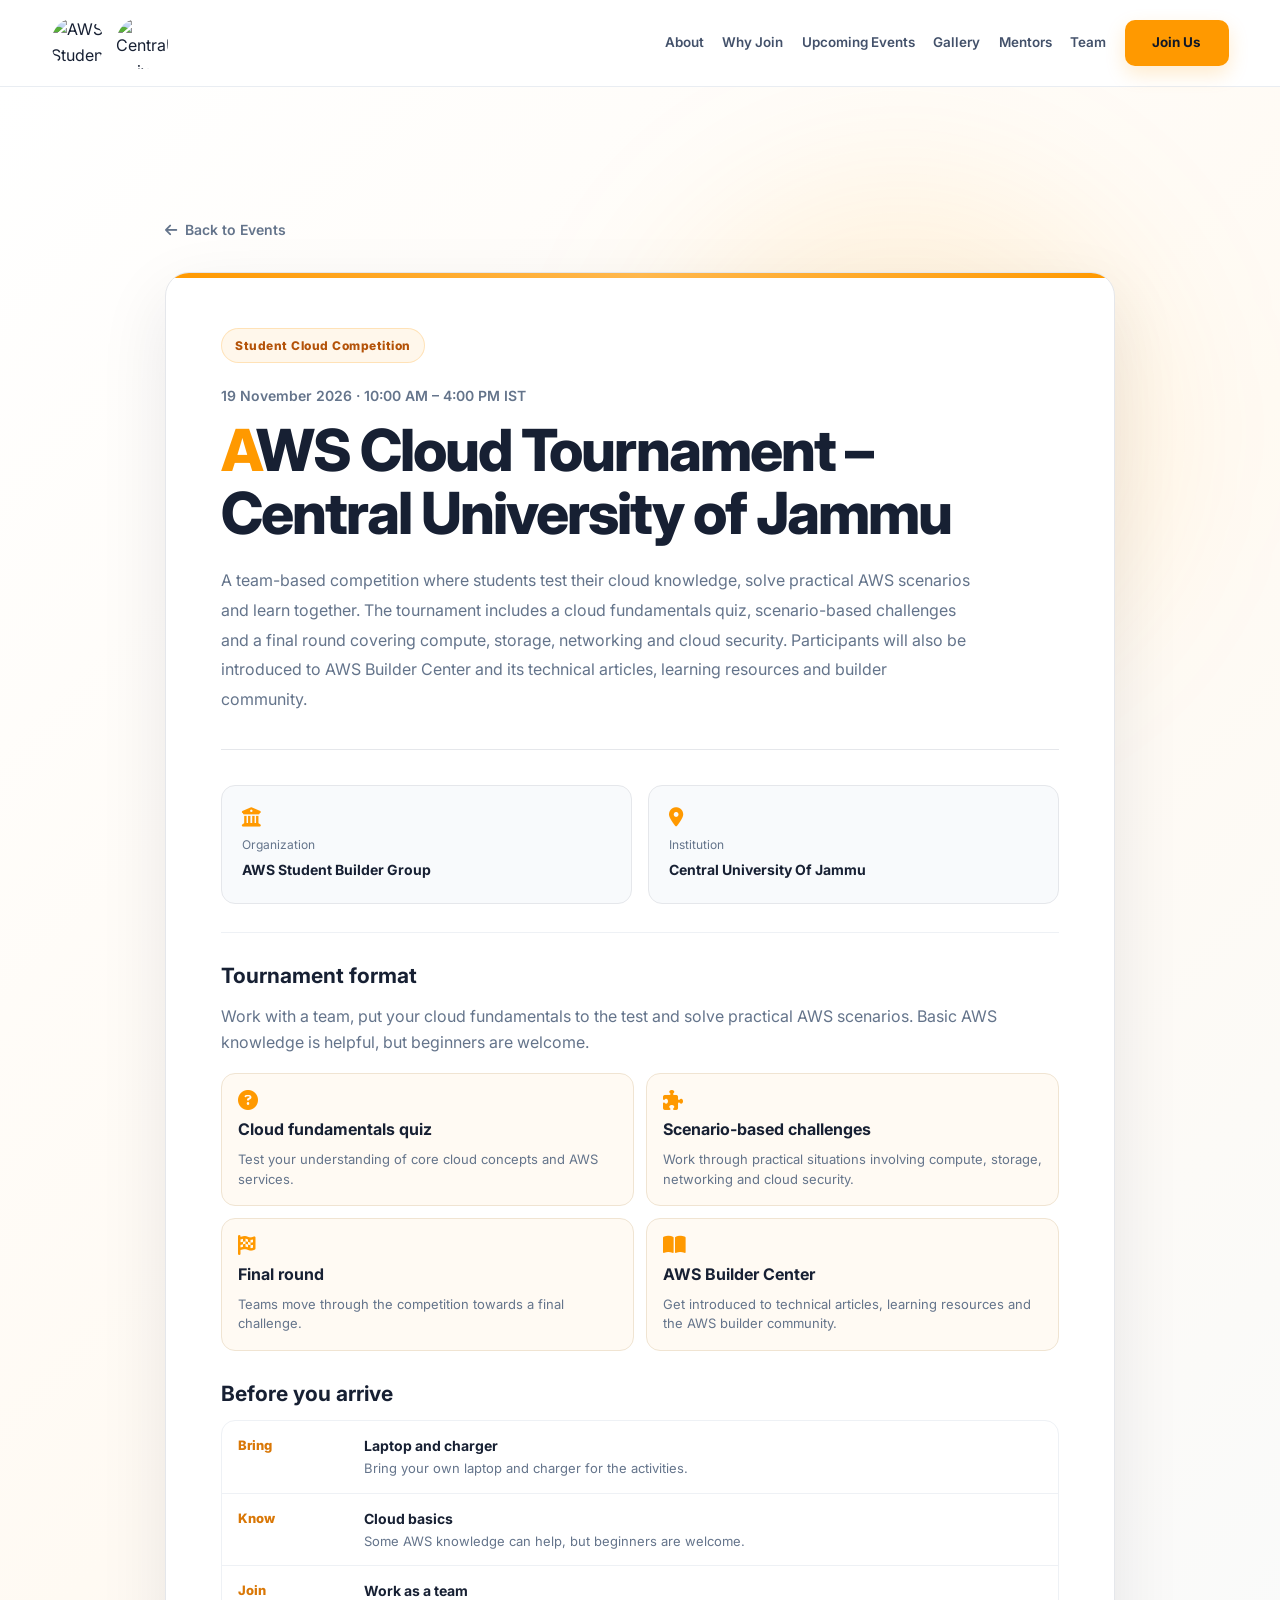
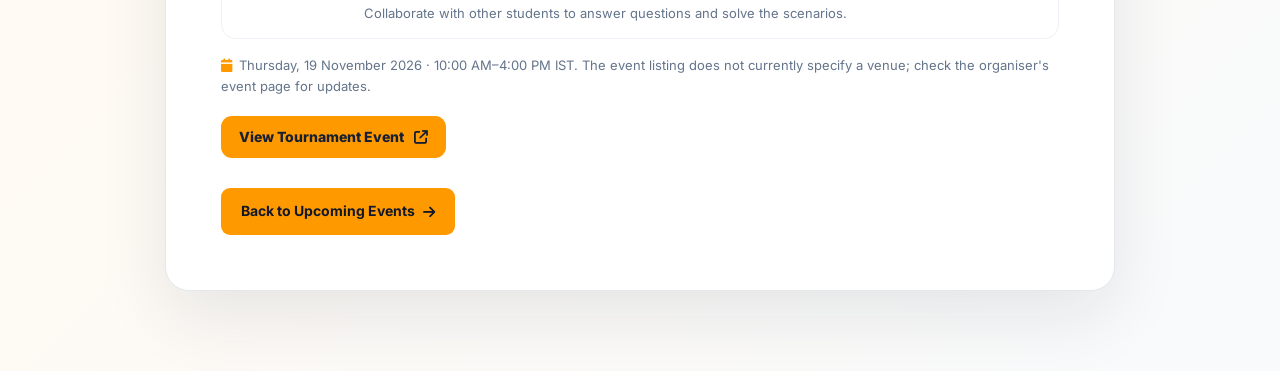
==== commit 865b4b85: "Update Community Day registration link" ====
--- a/cloud-tournament.html
+++ b/cloud-tournament.html
@@ -429,7 +429,7 @@
           </div>
           <p class="community-day-venue-note"><i class="fa-solid fa-location-dot"></i>Main venue: Aryabhatt Block Auditorium, Central University of Jammu. Breakout rooms: R1 and R2, third floor.</p>
           <p class="community-day-venue-note"><i class="fa-solid fa-ticket"></i>Registration is free but mandatory. Bring a college or government-issued ID for entry verification.</p>
-          <a class="community-register-btn event-register-btn" href="https://www.meetup.com/aws-sbg-at-central-university-of-jammu/events/316878843/" target="_blank" rel="noopener noreferrer">Register for Community Day <i class="fa-solid fa-arrow-up-right-from-square"></i></a>
+          <a class="community-register-btn event-register-btn" href="https://aws-scd-cujammu.vercel.app/" target="_blank" rel="noopener noreferrer">Register for Community Day <i class="fa-solid fa-arrow-up-right-from-square"></i></a>
         </section>
         <section class="community-day-programme" id="cloudTournamentProgramme" hidden>
           <h2>Tournament format</h2>
--- a/style.css
+++ b/style.css
@@ -3201,3 +3201,106 @@
   .hero-mini-info { margin-top: 6px; }
   .hero-logo { width: min(100%, 21vw, 300px); max-height: 52svh; }
 }
+
+/* Desktop viewport fit: keep the hero content compact and prevent large blank bands. */
+@media (min-width: 851px) {
+  .hero {
+    height: auto;
+    min-height: 0;
+    box-sizing: border-box;
+    padding: clamp(28px, 4vh, 42px) 0 clamp(32px, 4.5vh, 48px);
+  }
+
+  .hero-container {
+    height: auto;
+    grid-template-columns: minmax(0, 1.12fr) minmax(320px, .88fr);
+    align-items: center;
+    gap: clamp(24px, 3.2vw, 54px);
+  }
+
+  .hero-content {
+    min-width: 0;
+  }
+
+  .hero-content h1 {
+    font-size: clamp(42px, 3.6vw, 64px);
+    line-height: .98;
+    margin-bottom: 10px;
+  }
+
+  .hero-subtitle {
+    margin-bottom: 10px;
+  }
+
+  .hero-description {
+    max-width: 760px;
+    margin-bottom: 16px;
+    line-height: 1.5;
+  }
+
+  .hero-buttons {
+    gap: 12px;
+    margin-bottom: 12px;
+  }
+
+  .hero-buttons .btn {
+    min-height: 46px;
+    padding: 0 20px;
+  }
+
+  .community-countdown-card {
+    width: min(100%, 760px);
+    box-sizing: border-box;
+    margin: 0 0 10px;
+    padding: 12px 14px;
+  }
+
+  .community-countdown-units {
+    gap: 8px;
+    margin: 8px 0;
+  }
+
+  .community-countdown-units > div {
+    padding: 7px 4px;
+  }
+
+  .community-countdown-units strong {
+    font-size: clamp(22px, 1.8vw, 30px);
+  }
+
+  .community-countdown-footer {
+    font-size: clamp(12px, .95vw, 14px);
+    flex-wrap: wrap;
+  }
+
+  .community-register-btn {
+    width: fit-content;
+    min-height: 42px;
+    box-sizing: border-box;
+    margin-top: 10px;
+    padding: 0 18px;
+    font-size: 14px;
+    white-space: nowrap;
+  }
+
+  .hero-logo-area {
+    min-height: 0;
+    height: auto;
+  }
+
+  .hero-logo {
+    width: min(100%, clamp(300px, 28vw, 390px));
+    max-height: 390px;
+  }
+}
+
+@media (min-width: 851px) and (max-height: 760px) {
+  .hero { padding-top: 20px; padding-bottom: 24px; }
+  .hero-logo { width: min(100%, 320px); max-height: 320px; }
+  .hero-content h1 { font-size: clamp(38px, 3.1vw, 52px); }
+  .hero-description { font-size: 13px; line-height: 1.4; margin-bottom: 10px; }
+  .community-countdown-card { padding: 8px 12px; }
+  .community-countdown-units { margin: 5px 0; }
+  .community-countdown-units > div { padding: 4px 3px; }
+  .community-register-btn { min-height: 38px; margin-top: 7px; }
+}
